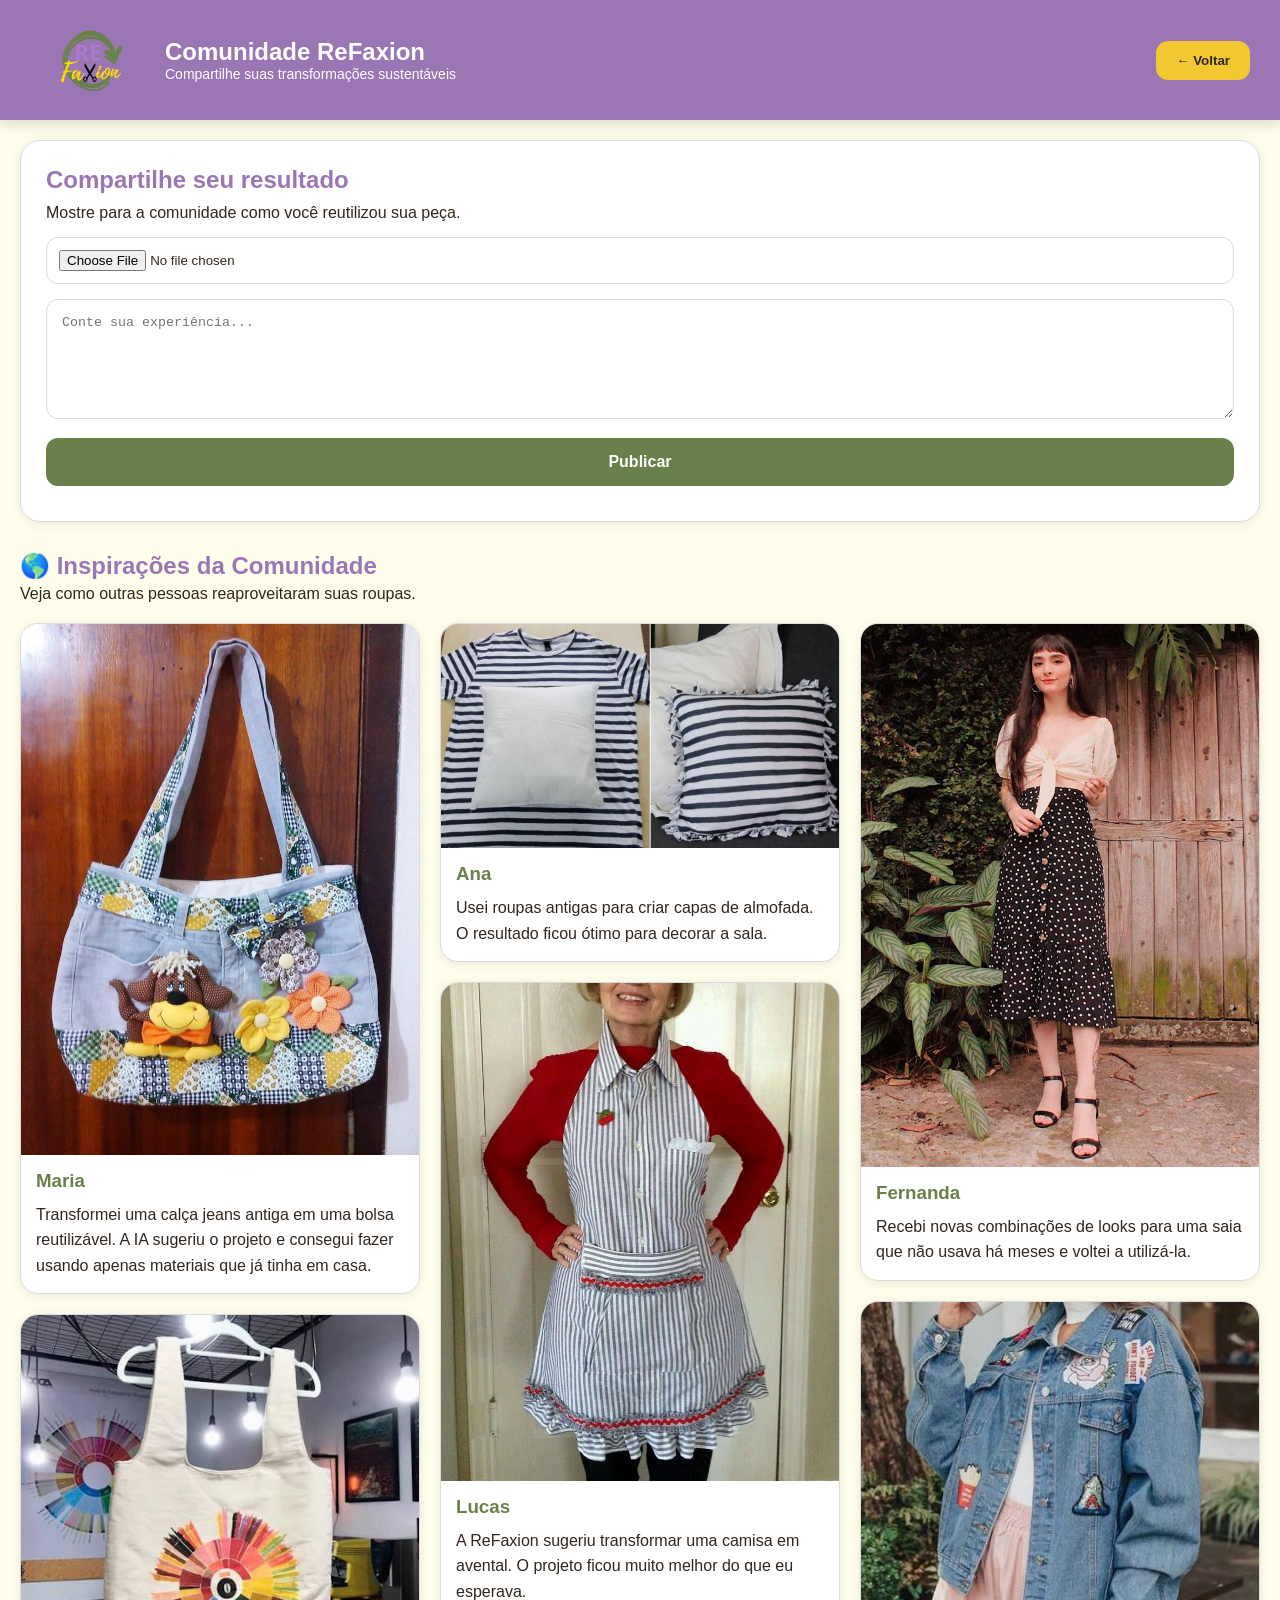
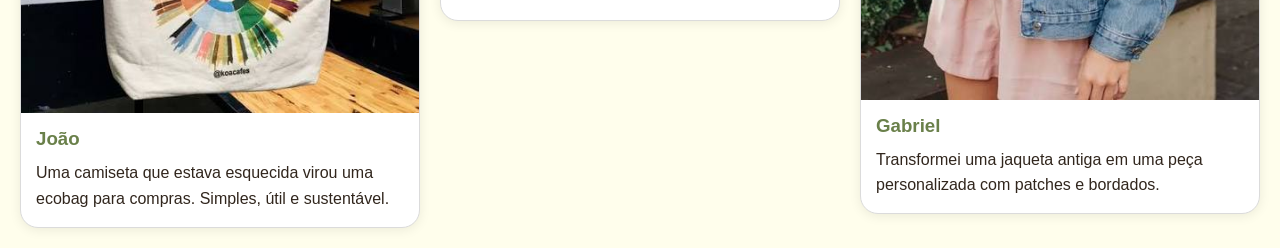
==== frontend/feed.html @ 6aa44667 "Primeira versão do ReFaxion" ====
<!DOCTYPE html>
<html lang="pt-BR">

<head>

    <meta charset="UTF-8">

    <meta
        name="viewport"
        content="width=device-width, initial-scale=1.0"
    >

    <title>Comunidade ReFaxion</title>

    <link rel="stylesheet" href="css/feed.css">

    <link rel="icon" href="assets/logo.png">
    
</head>

<body>

    <header class="topbar">

        <div class="brand">

    <img
        src="assets/logo.png"
        alt="Logo ReFaxion"
        class="logo"
    >

    <div class="brand-text">

        <h2>
            Comunidade ReFaxion
        </h2>

        <p class="brand-subtitle">
            Compartilhe suas transformações sustentáveis
        </p>

    </div>

</div>

        <button
            class="back-btn"
            onclick="window.location.href='index.html'"
        >
            ← Voltar
        </button>

    </header>

    <main>

        <section class="publicar-card">

            <h2>
                Compartilhe seu resultado
            </h2>

            <p>
                Mostre para a comunidade como você reutilizou sua peça.
            </p>

            <input
                type="file"
                id="novaImagem"
                accept="image/*"
            >

            <textarea
                id="novoTexto"
                placeholder="Conte sua experiência..."
            ></textarea>

            <button onclick="publicar()">
                Publicar
            </button>
<!--
            <button
                class="danger-btn"
                onclick="limparPosts()"
            >
                Limpar Posts de Teste
            </button>
-->
        </section>

        <section class="feed-title">

            <h2>
                🌎 Inspirações da Comunidade
            </h2>

            <p>
                Veja como outras pessoas reaproveitaram suas roupas.
            </p>

        </section>

        <div id="feed"></div>

    </main>

    <script src="js/feed.js"></script>

</body>

</html>
---- frontend/css/feed.css ----
*{
    margin:0;
    padding:0;
    box-sizing:border-box;
}

body{

    font-family:Arial, Helvetica, sans-serif;

    background:#fffeec;

    color:#31261d;
}

/* =========================
   TOPO
========================= */

.topbar{

    background:#9b76b4;

    color:white;

    padding:20px 30px;

    display:flex;

    justify-content:space-between;

    align-items:center;

    box-shadow:0 4px 15px rgba(0,0,0,.15);
}

.brand h1{

    margin-bottom:5px;
}

.brand-subtitle{

    font-size:14px;
}

.back-btn{

    background:#f1c732;

    color:#31261d;

    border:none;

    border-radius:12px;

    padding:12px 20px;

    cursor:pointer;

    font-weight:bold;
}

.back-btn:hover{

    background:#ddb52a;
}

/* =========================
   MAIN
========================= */

main{

    max-width:1400px;

    margin:auto;

    padding:20px;
}

/* =========================
   CARD PUBLICAÇÃO
========================= */

.publicar-card{

    background:white;

    padding:25px;

    border-radius:20px;

    border:1px solid #dbdbdb;

    box-shadow:0 2px 12px rgba(0,0,0,.08);

    margin-bottom:30px;
}

.publicar-card h2{

    color:#9b76b4;

    margin-bottom:10px;
}

.publicar-card p{

    margin-bottom:15px;
}

.publicar-card input{

    width:100%;

    padding:12px;

    margin-bottom:15px;

    border-radius:12px;

    border:1px solid #dbdbdb;
}

.publicar-card textarea{

    width:100%;

    min-height:120px;

    padding:15px;

    border-radius:12px;

    border:1px solid #dbdbdb;

    resize:vertical;

    margin-bottom:15px;
}

.publicar-card button{

    width:100%;

    padding:15px;

    border:none;

    border-radius:12px;

    cursor:pointer;

    font-size:16px;

    font-weight:bold;

    background:#6a804a;

    color:white;

    margin-bottom:10px;
}

.publicar-card button:hover{

    background:#586a3d;
}

.danger-btn{

    background:#9b76b4 !important;
}

.danger-btn:hover{

    background:#8764a0 !important;
}

/* =========================
   FEED
========================= */

.feed-title{

    margin-bottom:20px;
}

.feed-title h2{

    color:#9b76b4;

    margin-bottom:5px;
}

#feed{

    column-count:3;

    column-gap:20px;
}

.card{

    background:white;

    border:1px solid #dbdbdb;

    border-radius:18px;

    overflow:hidden;

    margin-bottom:20px;

    break-inside:avoid;

    box-shadow:0 2px 12px rgba(0,0,0,.08);

    transition:.2s;
}

.card:hover{

    transform:translateY(-3px);
}

.card img{

    width:100%;

    display:block;
}

.card-content{

    padding:15px;
}

.card-content h3{

    color:#6a804a;

    margin-bottom:10px;
}

.card-content p{

    line-height:1.6;
}

/* =========================
   RESPONSIVO
========================= */

@media(max-width:1000px){

    #feed{

        column-count:2;
    }
}

@media(max-width:650px){

    #feed{

        column-count:1;
    }

    .topbar{

        flex-direction:column;

        gap:15px;

        text-align:center;
    }
}

/* =========================
   BOTÃO EXCLUIR POST
========================= */

.delete-post-btn{

    width:100%;

    margin-top:15px;

    border:none;

    padding:12px;

    border-radius:10px;

    cursor:pointer;

    background:#f1c732;

    color:#31261d;

    font-weight:bold;
}

.delete-post-btn:hover{

    background:#ddb52a;
}

.logo{

    height:80px;

    width:auto;

    object-fit:contain;
}

.brand{

    display:flex;

    align-items:center;

    gap:15px;
}

.brand-text{

    display:flex;

    flex-direction:column;
}
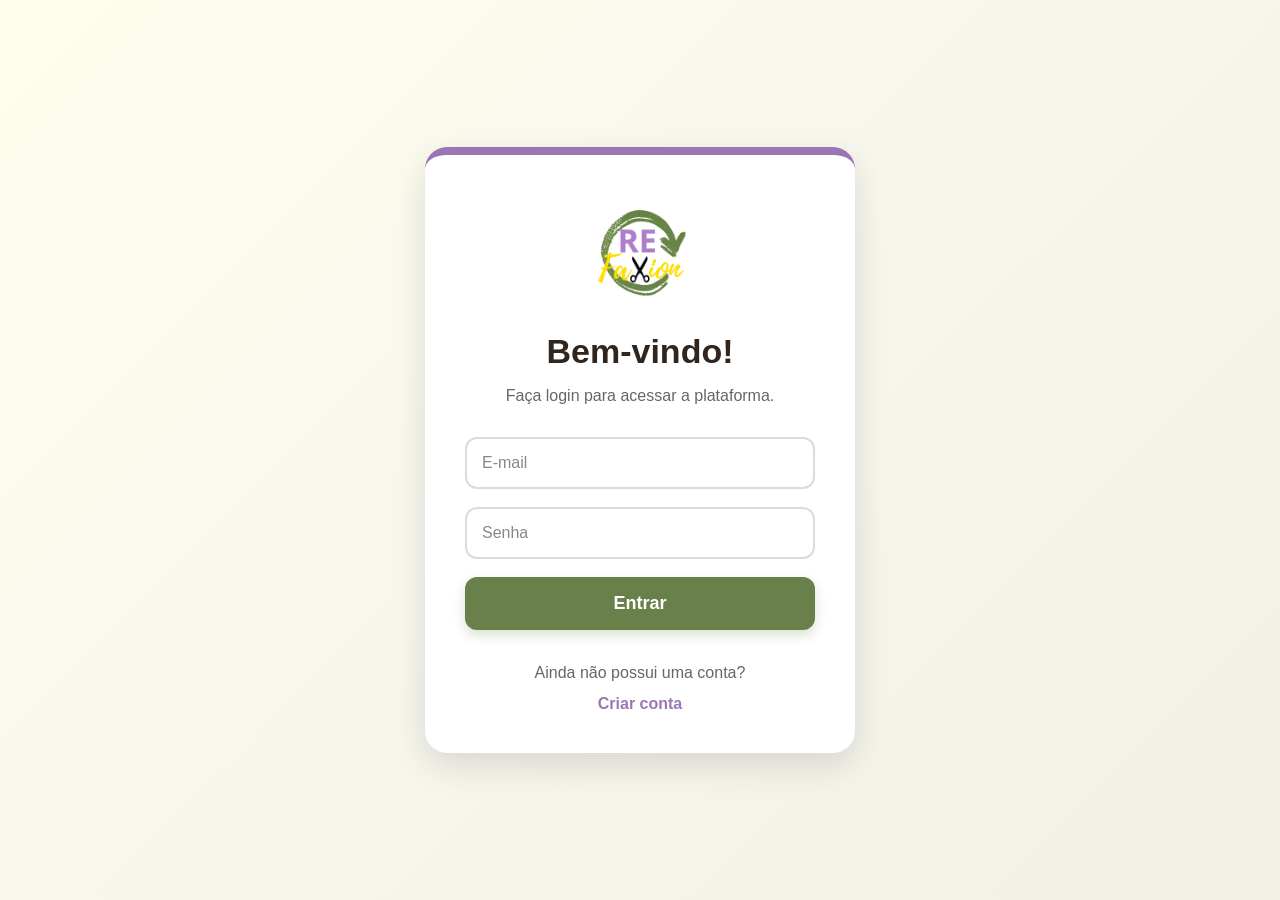
==== commit 5ab384da: "Adição de sistema de login e melhorias na interface" ====
--- a/frontend/feed.html
+++ b/frontend/feed.html
@@ -7,105 +7,148 @@
 
     <meta
         name="viewport"
-        content="width=device-width, initial-scale=1.0"
-    >
+        content="width=device-width, initial-scale=1.0">
 
-    <title>Comunidade ReFaxion</title>
+    <title>Comunidade | ReFaxion</title>
+
+    <link rel="icon" href="assets/logo.png">
 
     <link rel="stylesheet" href="css/feed.css">
 
-    <link rel="icon" href="assets/logo.png">
-    
+    <script src="js/auth.js"></script>
+
+    <script>
+
+        verificarLogin();
+
+    </script>
+
 </head>
 
 <body>
 
-    <header class="topbar">
+<header class="topbar">
 
-        <div class="brand">
+    <div class="brand">
 
-    <img
-        src="assets/logo.png"
-        alt="Logo ReFaxion"
-        class="logo"
-    >
+        <img
+            src="assets/logo.png"
+            class="logo"
+            alt="Logo ReFaxion"
+        >
 
-    <div class="brand-text">
+        <div class="brand-text">
 
-        <h2>
-            Comunidade ReFaxion
-        </h2>
+            <h1>ReFaxion</h1>
 
-        <p class="brand-subtitle">
-            Compartilhe suas transformações sustentáveis
-        </p>
+            <span class="brand-subtitle">
+
+                Comunidade sustentável
+
+            </span>
+
+        </div>
 
     </div>
 
-</div>
+    <div class="menu">
+
+        <span id="usuarioNome"></span>
 
         <button
             class="back-btn"
             onclick="window.location.href='index.html'"
         >
-            ← Voltar
+
+            🤖 Voltar para IA
+
         </button>
 
-    </header>
+        <button
+            class="logout-btn"
+            onclick="logout()"
+        >
 
-    <main>
+            🚪 Sair
 
-        <section class="publicar-card">
+        </button>
 
-            <h2>
-                Compartilhe seu resultado
-            </h2>
+    </div>
 
-            <p>
-                Mostre para a comunidade como você reutilizou sua peça.
-            </p>
+</header>
 
-            <input
-                type="file"
-                id="novaImagem"
-                accept="image/*"
-            >
+<main>
 
-            <textarea
-                id="novoTexto"
-                placeholder="Conte sua experiência..."
-            ></textarea>
+    <!-- ==========================
+         PUBLICAR
+    =========================== -->
 
-            <button onclick="publicar()">
-                Publicar
-            </button>
-<!--
-            <button
-                class="danger-btn"
-                onclick="limparPosts()"
-            >
-                Limpar Posts de Teste
-            </button>
--->
-        </section>
+    <section class="publicar-card">
 
-        <section class="feed-title">
+        <h2>
 
-            <h2>
-                🌎 Inspirações da Comunidade
-            </h2>
+            📢 Compartilhar com a comunidade
 
-            <p>
-                Veja como outras pessoas reaproveitaram suas roupas.
-            </p>
+        </h2>
 
-        </section>
+        <p>
 
-        <div id="feed"></div>
+            Compartilhe sua roupa reaproveitada ou as ideias geradas pela IA.
 
-    </main>
+        </p>
 
-    <script src="js/feed.js"></script>
+        <input
+            type="file"
+            id="novaImagem"
+            accept="image/*"
+        >
+
+        <textarea
+            id="novoTexto"
+            placeholder="Conte sua experiência..."
+        ></textarea>
+
+        <button
+            onclick="publicar()"
+        >
+
+            Publicar
+
+        </button>
+
+    </section>
+
+    <!-- ==========================
+            FEED
+    =========================== -->
+
+    <section class="feed-title">
+
+        <h2>
+
+            🌎 Feed da Comunidade
+
+        </h2>
+
+        <p>
+
+            Inspire-se com outras pessoas.
+
+        </p>
+
+    </section>
+
+    <div id="feed"></div>
+
+</main>
+
+<script src="js/feed.js"></script>
+
+<script>
+
+mostrarUsuario();
+
+</script>
 
 </body>
 
--- a/frontend/css/feed.css
+++ b/frontend/css/feed.css
@@ -331,4 +331,238 @@
     display:flex;
 
     flex-direction:column;
+}
+
+/* ==========================
+        MENU SUPERIOR
+========================== */
+
+.menu{
+
+    display:flex;
+
+    align-items:center;
+
+    gap:15px;
+
+    flex-wrap:wrap;
+
+}
+
+.menu button{
+
+    background:#f1c732;
+
+    color:#31261d;
+
+    border:none;
+
+    border-radius:12px;
+
+    padding:12px 18px;
+
+    cursor:pointer;
+
+    font-weight:bold;
+
+    transition:.25s;
+
+}
+
+.menu button:hover{
+
+    background:#ddb52a;
+
+    transform:translateY(-2px);
+
+}
+
+.logout-btn{
+
+    background:#31261d !important;
+
+    color:white !important;
+
+}
+
+.logout-btn:hover{
+
+    background:#201913 !important;
+
+}
+
+/* ==========================
+      USUÁRIO LOGADO
+========================== */
+
+#usuarioNome{
+
+    color:white;
+
+    font-weight:bold;
+
+    font-size:15px;
+
+}
+
+/* ==========================
+      ÁREA PUBLICAÇÃO
+========================== */
+
+.publicar-card textarea{
+
+    font-family:Arial, Helvetica, sans-serif;
+
+}
+
+.publicar-card input[type=file]{
+
+    cursor:pointer;
+
+}
+
+.publicar-card button{
+
+    transition:.25s;
+
+}
+
+.publicar-card button:hover{
+
+    transform:translateY(-2px);
+
+}
+
+/* ==========================
+          FEED
+========================== */
+
+.card{
+
+    animation:fadeCard .35s ease;
+
+}
+
+.card img{
+
+    object-fit:cover;
+
+    max-height:420px;
+
+}
+
+.card-content{
+
+    word-break:break-word;
+
+}
+
+.card-content h3{
+
+    font-size:18px;
+
+}
+
+.card-content p{
+
+    white-space:pre-line;
+
+}
+
+/* ==========================
+        BOTÃO EXCLUIR
+========================== */
+
+.delete-post-btn{
+
+    transition:.25s;
+
+}
+
+.delete-post-btn:hover{
+
+    transform:translateY(-2px);
+
+}
+
+/* ==========================
+        SCROLLBAR
+========================== */
+
+::-webkit-scrollbar{
+
+    width:10px;
+
+}
+
+::-webkit-scrollbar-track{
+
+    background:#fffeec;
+
+}
+
+::-webkit-scrollbar-thumb{
+
+    background:#9b76b4;
+
+    border-radius:20px;
+
+}
+
+::-webkit-scrollbar-thumb:hover{
+
+    background:#8564a0;
+
+}
+
+/* ==========================
+        ANIMAÇÃO
+========================== */
+
+@keyframes fadeCard{
+
+    from{
+
+        opacity:0;
+
+        transform:translateY(20px);
+
+    }
+
+    to{
+
+        opacity:1;
+
+        transform:translateY(0);
+
+    }
+
+}
+
+/* ==========================
+      RESPONSIVO EXTRA
+========================== */
+
+@media(max-width:768px){
+
+    .menu{
+
+        justify-content:center;
+
+    }
+
+    .menu button{
+
+        width:100%;
+
+    }
+
+    #usuarioNome{
+
+        width:100%;
+
+        text-align:center;
+
+    }
+
 }
